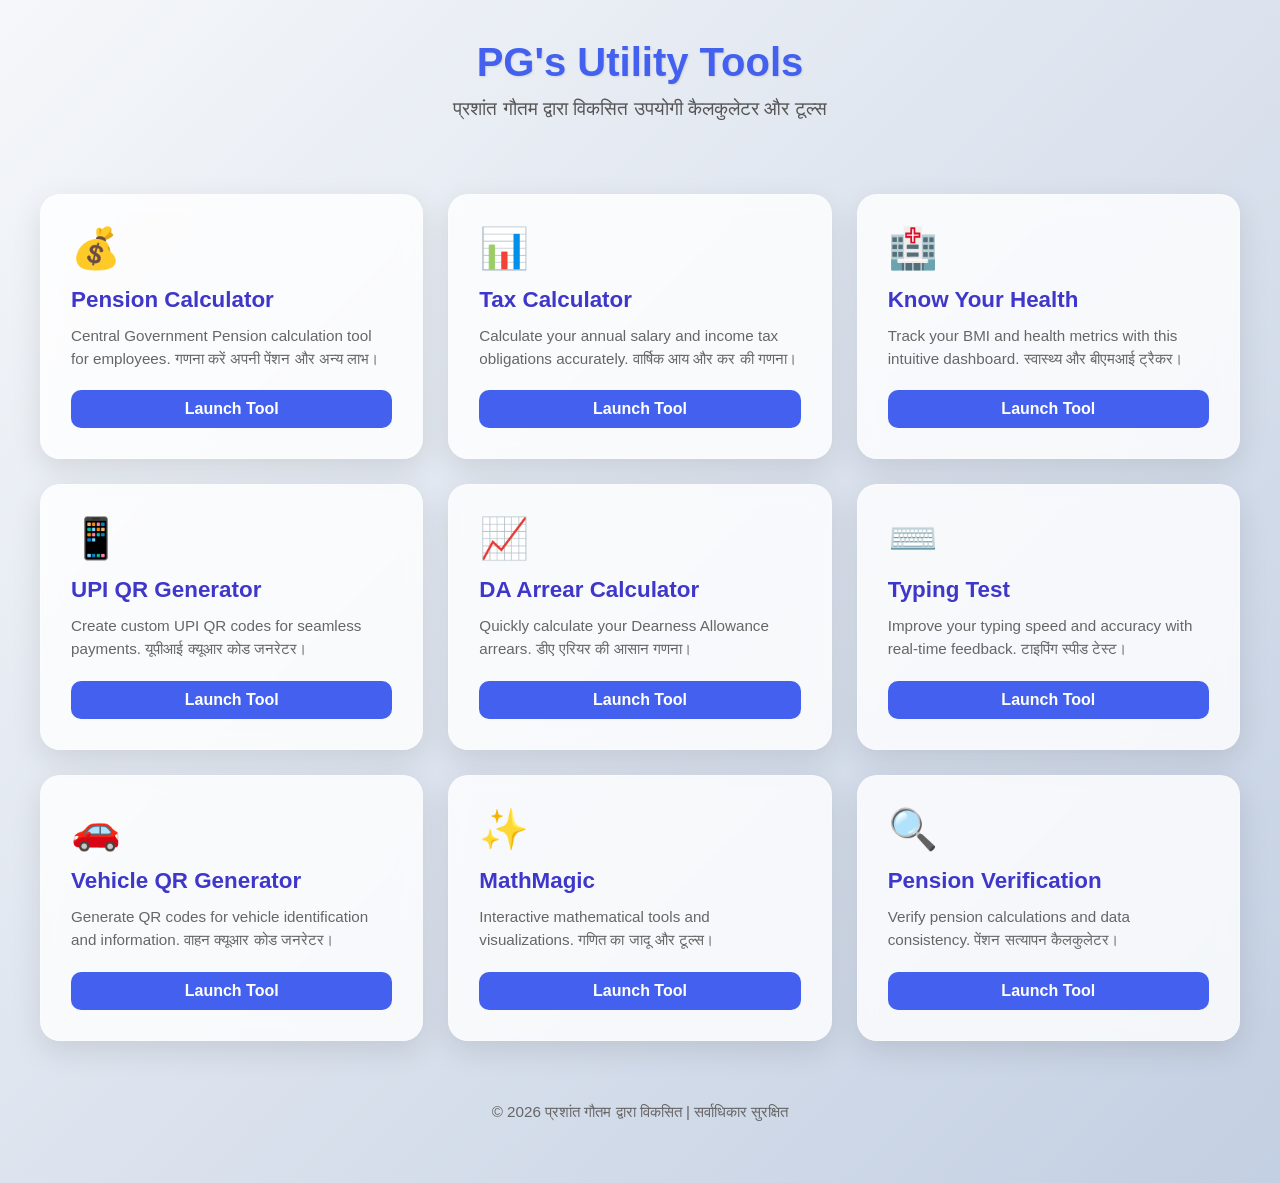
==== index.html @ bb36c8fb "Add files via upload" ====
<!DOCTYPE html>
<html lang="hi">
<head>
    <meta charset="UTF-8">
    <meta name="viewport" content="width=device-width, initial-scale=1.0">
    <title>PG's Utility Tools | प्रशांत गौतम द्वारा विकसित</title>
    <style>
        :root {
            --primary: #4361ee;
            --secondary: #3f37c9;
            --accent: #4cc9f0;
            --text: #2b2d42;
            --bg: #f8f9fa;
            --white: #ffffff;
            --shadow: 0 10px 30px rgba(0, 0, 0, 0.1);
            --card-bg: rgba(255, 255, 255, 0.8);
        }

        * {
            box-sizing: border-box;
            margin: 0;
            padding: 0;
            font-family: 'Segoe UI', Roboto, -apple-system, sans-serif;
        }

        body {
            background: linear-gradient(135deg, #f5f7fa 0%, #c3cfe2 100%);
            color: var(--text);
            min-height: 100vh;
            display: flex;
            flex-direction: column;
            align-items: center;
            padding: 40px 20px;
        }

        header {
            text-align: center;
            margin-bottom: 50px;
            animation: fadeIn 1s ease-out;
        }

        h1 {
            font-size: 2.5rem;
            color: var(--primary);
            margin-bottom: 10px;
            text-shadow: 1px 1px 2px rgba(0,0,0,0.1);
        }

        .subtitle {
            font-size: 1.2rem;
            color: #555;
            font-weight: 400;
        }

        .tools-grid {
            display: grid;
            grid-template-columns: repeat(auto-fill, minmax(300px, 1fr));
            gap: 25px;
            width: 100%;
            max-width: 1200px;
        }

        .tool-card {
            background: var(--card-bg);
            backdrop-filter: blur(10px);
            -webkit-backdrop-filter: blur(10px);
            border: 1px solid rgba(255, 255, 255, 0.3);
            border-radius: 20px;
            padding: 30px;
            text-decoration: none;
            color: inherit;
            transition: all 0.3s cubic-bezier(0.4, 0, 0.2, 1);
            display: flex;
            flex-direction: column;
            justify-content: space-between;
            box-shadow: var(--shadow);
        }

        .tool-card:hover {
            transform: translateY(-10px);
            background: var(--white);
            box-shadow: 0 20px 40px rgba(0, 0, 0, 0.15);
            border-color: var(--primary);
        }

        .icon {
            font-size: 2.5rem;
            margin-bottom: 15px;
            display: block;
        }

        h3 {
            font-size: 1.4rem;
            margin-bottom: 12px;
            color: var(--secondary);
        }

        p {
            font-size: 0.95rem;
            line-height: 1.5;
            color: #666;
            margin-bottom: 20px;
        }

        .launch-btn {
            display: inline-block;
            background: var(--primary);
            color: white;
            padding: 10px 20px;
            border-radius: 10px;
            font-weight: 600;
            text-align: center;
            transition: background 0.3s;
        }

        .tool-card:hover .launch-btn {
            background: var(--secondary);
        }

        footer {
            margin-top: 60px;
            text-align: center;
            color: #777;
            font-size: 0.9rem;
        }

        @keyframes fadeIn {
            from { opacity: 0; transform: translateY(20px); }
            to { opacity: 1; transform: translateY(0); }
        }

        /* Responsive adjustments */
        @media (max-width: 600px) {
            h1 { font-size: 2rem; }
            .tools-grid { grid-template-columns: 1fr; }
        }
    </style>
</head>
<body>

    <header>
        <h1>PG's Utility Tools</h1>
        <p class="subtitle">प्रशांत गौतम द्वारा विकसित उपयोगी कैलकुलेटर और टूल्स</p>
    </header>

    <div class="tools-grid">
        <!-- Pension Calculator -->
        <a href="Others/pension_calculator.html" class="tool-card">
            <div>
                <span class="icon">💰</span>
                <h3>Pension Calculator</h3>
                <p>Central Government Pension calculation tool for employees. गणना करें अपनी पेंशन और अन्य लाभ।</p>
            </div>
            <span class="launch-btn">Launch Tool</span>
        </a>

        <!-- Annual Tax Calculator -->
        <a href="Others/annual_tax_calculator.html" class="tool-card">
            <div>
                <span class="icon">📊</span>
                <h3>Tax Calculator</h3>
                <p>Calculate your annual salary and income tax obligations accurately. वार्षिक आय और कर की गणना।</p>
            </div>
            <span class="launch-btn">Launch Tool</span>
        </a>

        <!-- Health & BMI -->
        <a href="universal_health_bmi/index.html" class="tool-card">
            <div>
                <span class="icon">🏥</span>
                <h3>Know Your Health</h3>
                <p>Track your BMI and health metrics with this intuitive dashboard. स्वास्थ्य और बीएमआई ट्रैकर।</p>
            </div>
            <span class="launch-btn">Launch Tool</span>
        </a>

        <!-- UPI QR Generator -->
        <a href="upi_qr_generator/index.html" class="tool-card">
            <div>
                <span class="icon">📱</span>
                <h3>UPI QR Generator</h3>
                <p>Create custom UPI QR codes for seamless payments. यूपीआई क्यूआर कोड जनरेटर।</p>
            </div>
            <span class="launch-btn">Launch Tool</span>
        </a>

        <!-- DA Arrear Calculator -->
        <a href="Others/da_arrear_calculator.html" class="tool-card">
            <div>
                <span class="icon">📈</span>
                <h3>DA Arrear Calculator</h3>
                <p>Quickly calculate your Dearness Allowance arrears. डीए एरियर की आसान गणना।</p>
            </div>
            <span class="launch-btn">Launch Tool</span>
        </a>

        <!-- Typing Test -->
        <a href="TypingTest/index.html" class="tool-card">
            <div>
                <span class="icon">⌨️</span>
                <h3>Typing Test</h3>
                <p>Improve your typing speed and accuracy with real-time feedback. टाइपिंग स्पीड टेस्ट।</p>
            </div>
            <span class="launch-btn">Launch Tool</span>
        </a>

        <!-- Vehicle QR Generator -->
        <a href="vehicle_qr_generator/index.html" class="tool-card">
            <div>
                <span class="icon">🚗</span>
                <h3>Vehicle QR Generator</h3>
                <p>Generate QR codes for vehicle identification and information. वाहन क्यूआर कोड जनरेटर।</p>
            </div>
            <span class="launch-btn">Launch Tool</span>
        </a>

        <!-- MathMagic -->
        <a href="Others/MathMagic.html" class="tool-card">
            <div>
                <span class="icon">✨</span>
                <h3>MathMagic</h3>
                <p>Interactive mathematical tools and visualizations. गणित का जादू और टूल्स।</p>
            </div>
            <span class="launch-btn">Launch Tool</span>
        </a>

        <!-- Pension Verification -->
        <a href="Others/pension_verification_calculator.html" class="tool-card">
            <div>
                <span class="icon">🔍</span>
                <h3>Pension Verification</h3>
                <p>Verify pension calculations and data consistency. पेंशन सत्यापन कैलकुलेटर।</p>
            </div>
            <span class="launch-btn">Launch Tool</span>
        </a>
    </div>

    <footer>
        <p>© 2026 प्रशांत गौतम द्वारा विकसित | सर्वाधिकार सुरक्षित</p>
    </footer>

</body>
</html>
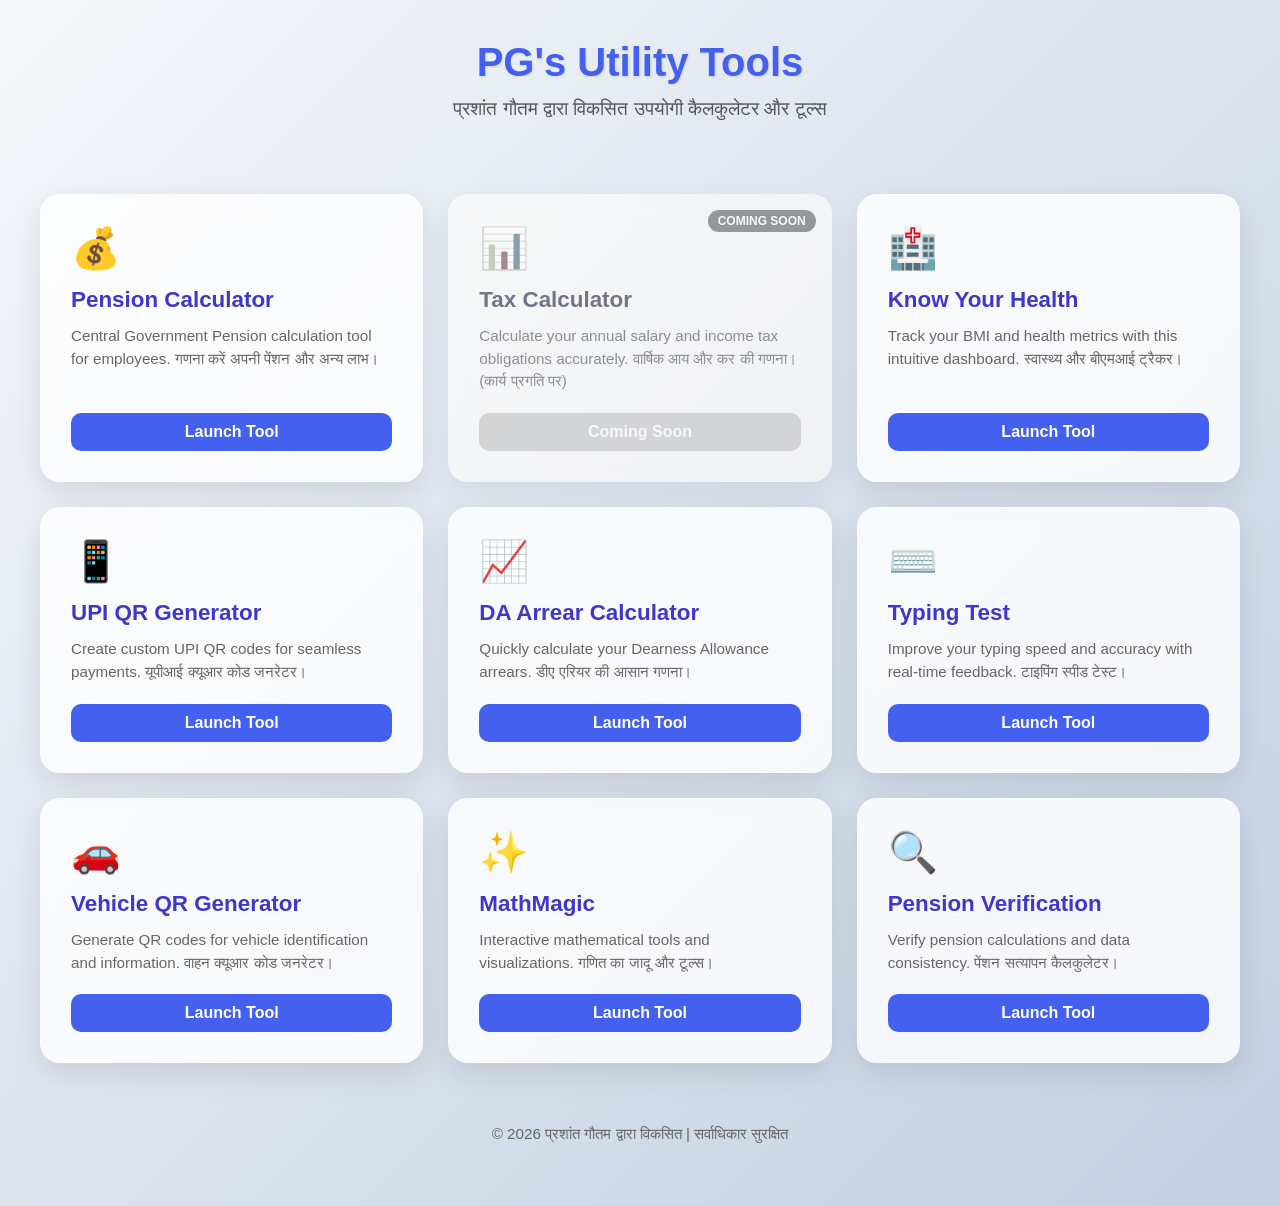
==== commit 860ac4c7: "Add files via upload" ====
--- a/index.html
+++ b/index.html
@@ -130,20 +130,42 @@
         }
 
         /* Responsive adjustments */
-        @media (max-width: 600px) {
-            h1 { font-size: 2rem; }
-            .tools-grid { grid-template-columns: 1fr; }
-        }
-    </style>
-</head>
-<body>
-
-    <header>
+        /* Coming Soon Style */
+        .tool-card.inactive {
+            pointer-events: none;
+            opacity: 0.7;
+            filter: grayscale(0.8);
+            position: relative;
+            cursor: not-allowed;
+        }
+
+        .coming-soon-tag {
+            position: absolute;
+            top: 15px;
+            right: 15px;
+            background: #6c757d;
+            color: white;
+            padding: 4px 10px;
+            border-radius: 20px;
+            font-size: 0.75rem;
+            font-weight: bold;
+            text-transform: uppercase;
+        }
+
+        @keyframes fadeIn {
+            from { opacity: 0; transform: translateY(20px); }
+            to { opacity: 1; transform: translateY(0); }
+        }
+        </style>
+        </head>
+        <body>
+
+        <header>
         <h1>PG's Utility Tools</h1>
         <p class="subtitle">प्रशांत गौतम द्वारा विकसित उपयोगी कैलकुलेटर और टूल्स</p>
-    </header>
-
-    <div class="tools-grid">
+        </header>
+
+        <div class="tools-grid">
         <!-- Pension Calculator -->
         <a href="Others/pension_calculator.html" class="tool-card">
             <div>
@@ -154,15 +176,16 @@
             <span class="launch-btn">Launch Tool</span>
         </a>
 
-        <!-- Annual Tax Calculator -->
-        <a href="Others/annual_tax_calculator.html" class="tool-card">
+        <!-- Annual Tax Calculator (INACTIVE) -->
+        <div class="tool-card inactive">
+            <span class="coming-soon-tag">Coming Soon</span>
             <div>
                 <span class="icon">📊</span>
                 <h3>Tax Calculator</h3>
-                <p>Calculate your annual salary and income tax obligations accurately. वार्षिक आय और कर की गणना।</p>
-            </div>
-            <span class="launch-btn">Launch Tool</span>
-        </a>
+                <p>Calculate your annual salary and income tax obligations accurately. वार्षिक आय और कर की गणना। (कार्य प्रगति पर)</p>
+            </div>
+            <span class="launch-btn" style="background: #ccc;">Coming Soon</span>
+        </div>
 
         <!-- Health & BMI -->
         <a href="universal_health_bmi/index.html" class="tool-card">
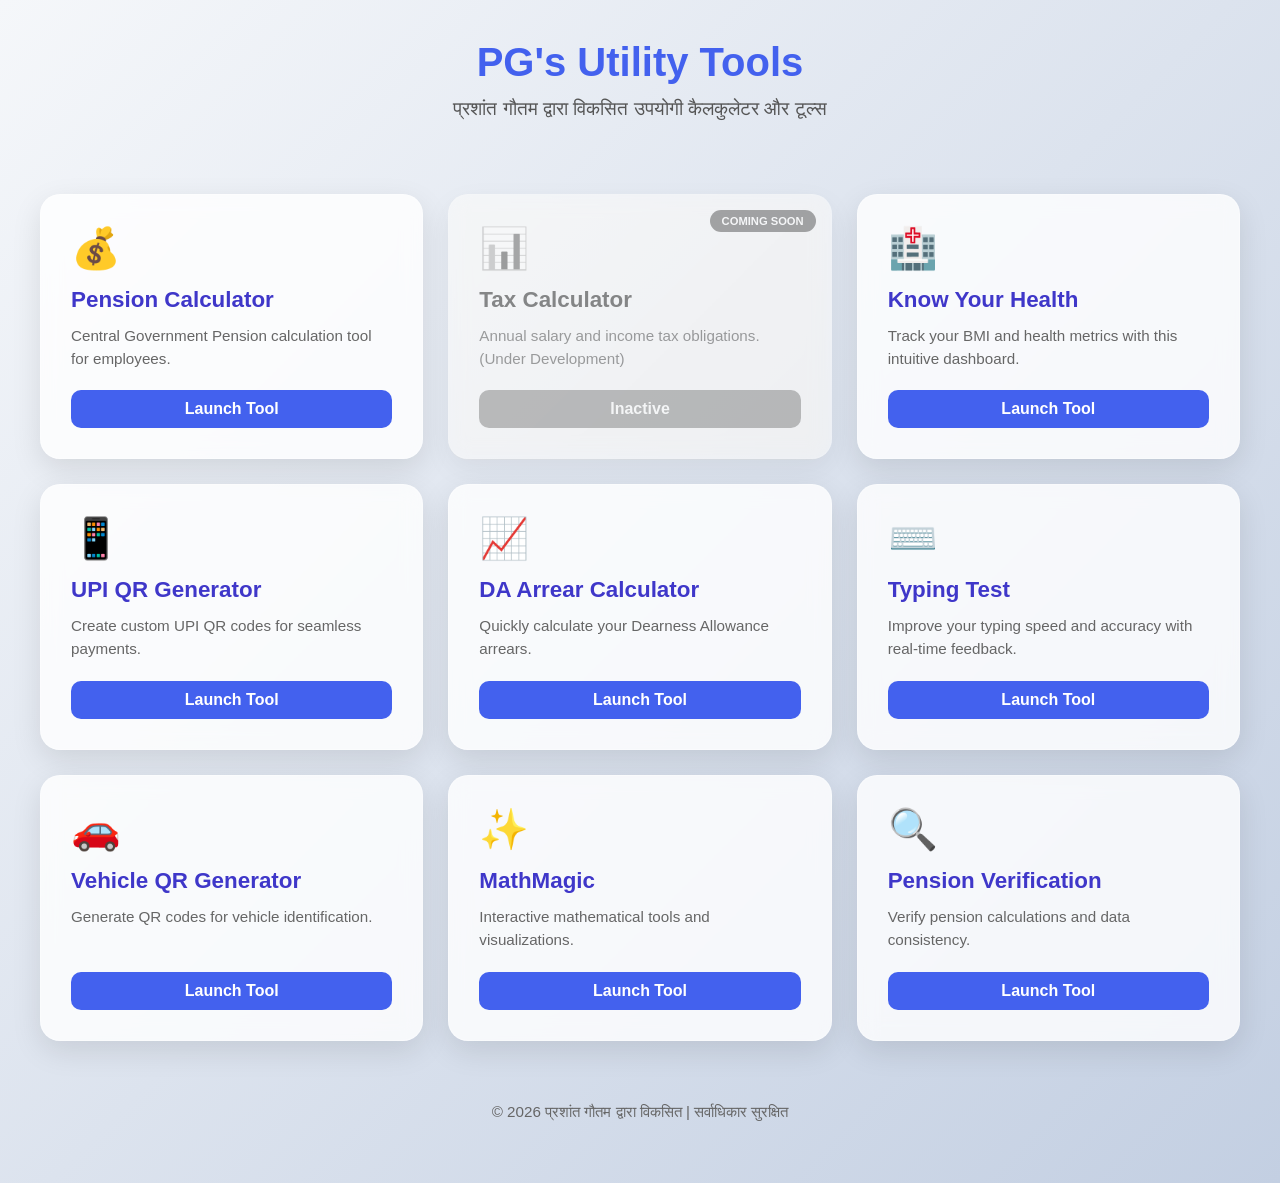
==== commit 6d1a43ab: "Add files via upload" ====
--- a/index.html
+++ b/index.html
@@ -36,14 +36,12 @@
         header {
             text-align: center;
             margin-bottom: 50px;
-            animation: fadeIn 1s ease-out;
         }
 
         h1 {
             font-size: 2.5rem;
             color: var(--primary);
             margin-bottom: 10px;
-            text-shadow: 1px 1px 2px rgba(0,0,0,0.1);
         }
 
         .subtitle {
@@ -63,24 +61,30 @@
         .tool-card {
             background: var(--card-bg);
             backdrop-filter: blur(10px);
-            -webkit-backdrop-filter: blur(10px);
             border: 1px solid rgba(255, 255, 255, 0.3);
             border-radius: 20px;
             padding: 30px;
             text-decoration: none;
             color: inherit;
-            transition: all 0.3s cubic-bezier(0.4, 0, 0.2, 1);
+            transition: all 0.3s ease;
             display: flex;
             flex-direction: column;
             justify-content: space-between;
             box-shadow: var(--shadow);
-        }
-
-        .tool-card:hover {
+            position: relative;
+        }
+
+        .tool-card:not(.inactive):hover {
             transform: translateY(-10px);
             background: var(--white);
             box-shadow: 0 20px 40px rgba(0, 0, 0, 0.15);
             border-color: var(--primary);
+        }
+
+        .tool-card.inactive {
+            opacity: 0.6;
+            filter: grayscale(1);
+            cursor: not-allowed;
         }
 
         .icon {
@@ -113,8 +117,20 @@
             transition: background 0.3s;
         }
 
-        .tool-card:hover .launch-btn {
+        .tool-card:not(.inactive):hover .launch-btn {
             background: var(--secondary);
+        }
+
+        .coming-soon-badge {
+            position: absolute;
+            top: 15px;
+            right: 15px;
+            background: #6c757d;
+            color: white;
+            padding: 5px 12px;
+            border-radius: 15px;
+            font-size: 0.7rem;
+            font-weight: bold;
         }
 
         footer {
@@ -124,67 +140,38 @@
             font-size: 0.9rem;
         }
 
-        @keyframes fadeIn {
-            from { opacity: 0; transform: translateY(20px); }
-            to { opacity: 1; transform: translateY(0); }
-        }
-
-        /* Responsive adjustments */
-        /* Coming Soon Style */
-        .tool-card.inactive {
-            pointer-events: none;
-            opacity: 0.7;
-            filter: grayscale(0.8);
-            position: relative;
-            cursor: not-allowed;
-        }
-
-        .coming-soon-tag {
-            position: absolute;
-            top: 15px;
-            right: 15px;
-            background: #6c757d;
-            color: white;
-            padding: 4px 10px;
-            border-radius: 20px;
-            font-size: 0.75rem;
-            font-weight: bold;
-            text-transform: uppercase;
-        }
-
-        @keyframes fadeIn {
-            from { opacity: 0; transform: translateY(20px); }
-            to { opacity: 1; transform: translateY(0); }
-        }
-        </style>
-        </head>
-        <body>
-
-        <header>
+        @media (max-width: 600px) {
+            .tools-grid { grid-template-columns: 1fr; }
+        }
+    </style>
+</head>
+<body>
+
+    <header>
         <h1>PG's Utility Tools</h1>
         <p class="subtitle">प्रशांत गौतम द्वारा विकसित उपयोगी कैलकुलेटर और टूल्स</p>
-        </header>
-
-        <div class="tools-grid">
+    </header>
+
+    <div class="tools-grid">
         <!-- Pension Calculator -->
         <a href="Others/pension_calculator.html" class="tool-card">
             <div>
                 <span class="icon">💰</span>
                 <h3>Pension Calculator</h3>
-                <p>Central Government Pension calculation tool for employees. गणना करें अपनी पेंशन और अन्य लाभ।</p>
-            </div>
-            <span class="launch-btn">Launch Tool</span>
-        </a>
-
-        <!-- Annual Tax Calculator (INACTIVE) -->
+                <p>Central Government Pension calculation tool for employees.</p>
+            </div>
+            <span class="launch-btn">Launch Tool</span>
+        </a>
+
+        <!-- Inactive Tax Calculator -->
         <div class="tool-card inactive">
-            <span class="coming-soon-tag">Coming Soon</span>
+            <span class="coming-soon-badge">COMING SOON</span>
             <div>
                 <span class="icon">📊</span>
                 <h3>Tax Calculator</h3>
-                <p>Calculate your annual salary and income tax obligations accurately. वार्षिक आय और कर की गणना। (कार्य प्रगति पर)</p>
-            </div>
-            <span class="launch-btn" style="background: #ccc;">Coming Soon</span>
+                <p>Annual salary and income tax obligations. (Under Development)</p>
+            </div>
+            <span class="launch-btn" style="background: #999;">Inactive</span>
         </div>
 
         <!-- Health & BMI -->
@@ -192,7 +179,7 @@
             <div>
                 <span class="icon">🏥</span>
                 <h3>Know Your Health</h3>
-                <p>Track your BMI and health metrics with this intuitive dashboard. स्वास्थ्य और बीएमआई ट्रैकर।</p>
+                <p>Track your BMI and health metrics with this intuitive dashboard.</p>
             </div>
             <span class="launch-btn">Launch Tool</span>
         </a>
@@ -202,7 +189,7 @@
             <div>
                 <span class="icon">📱</span>
                 <h3>UPI QR Generator</h3>
-                <p>Create custom UPI QR codes for seamless payments. यूपीआई क्यूआर कोड जनरेटर।</p>
+                <p>Create custom UPI QR codes for seamless payments.</p>
             </div>
             <span class="launch-btn">Launch Tool</span>
         </a>
@@ -212,7 +199,7 @@
             <div>
                 <span class="icon">📈</span>
                 <h3>DA Arrear Calculator</h3>
-                <p>Quickly calculate your Dearness Allowance arrears. डीए एरियर की आसान गणना।</p>
+                <p>Quickly calculate your Dearness Allowance arrears.</p>
             </div>
             <span class="launch-btn">Launch Tool</span>
         </a>
@@ -222,7 +209,7 @@
             <div>
                 <span class="icon">⌨️</span>
                 <h3>Typing Test</h3>
-                <p>Improve your typing speed and accuracy with real-time feedback. टाइपिंग स्पीड टेस्ट।</p>
+                <p>Improve your typing speed and accuracy with real-time feedback.</p>
             </div>
             <span class="launch-btn">Launch Tool</span>
         </a>
@@ -232,7 +219,7 @@
             <div>
                 <span class="icon">🚗</span>
                 <h3>Vehicle QR Generator</h3>
-                <p>Generate QR codes for vehicle identification and information. वाहन क्यूआर कोड जनरेटर।</p>
+                <p>Generate QR codes for vehicle identification.</p>
             </div>
             <span class="launch-btn">Launch Tool</span>
         </a>
@@ -242,7 +229,7 @@
             <div>
                 <span class="icon">✨</span>
                 <h3>MathMagic</h3>
-                <p>Interactive mathematical tools and visualizations. गणित का जादू और टूल्स।</p>
+                <p>Interactive mathematical tools and visualizations.</p>
             </div>
             <span class="launch-btn">Launch Tool</span>
         </a>
@@ -252,7 +239,7 @@
             <div>
                 <span class="icon">🔍</span>
                 <h3>Pension Verification</h3>
-                <p>Verify pension calculations and data consistency. पेंशन सत्यापन कैलकुलेटर।</p>
+                <p>Verify pension calculations and data consistency.</p>
             </div>
             <span class="launch-btn">Launch Tool</span>
         </a>
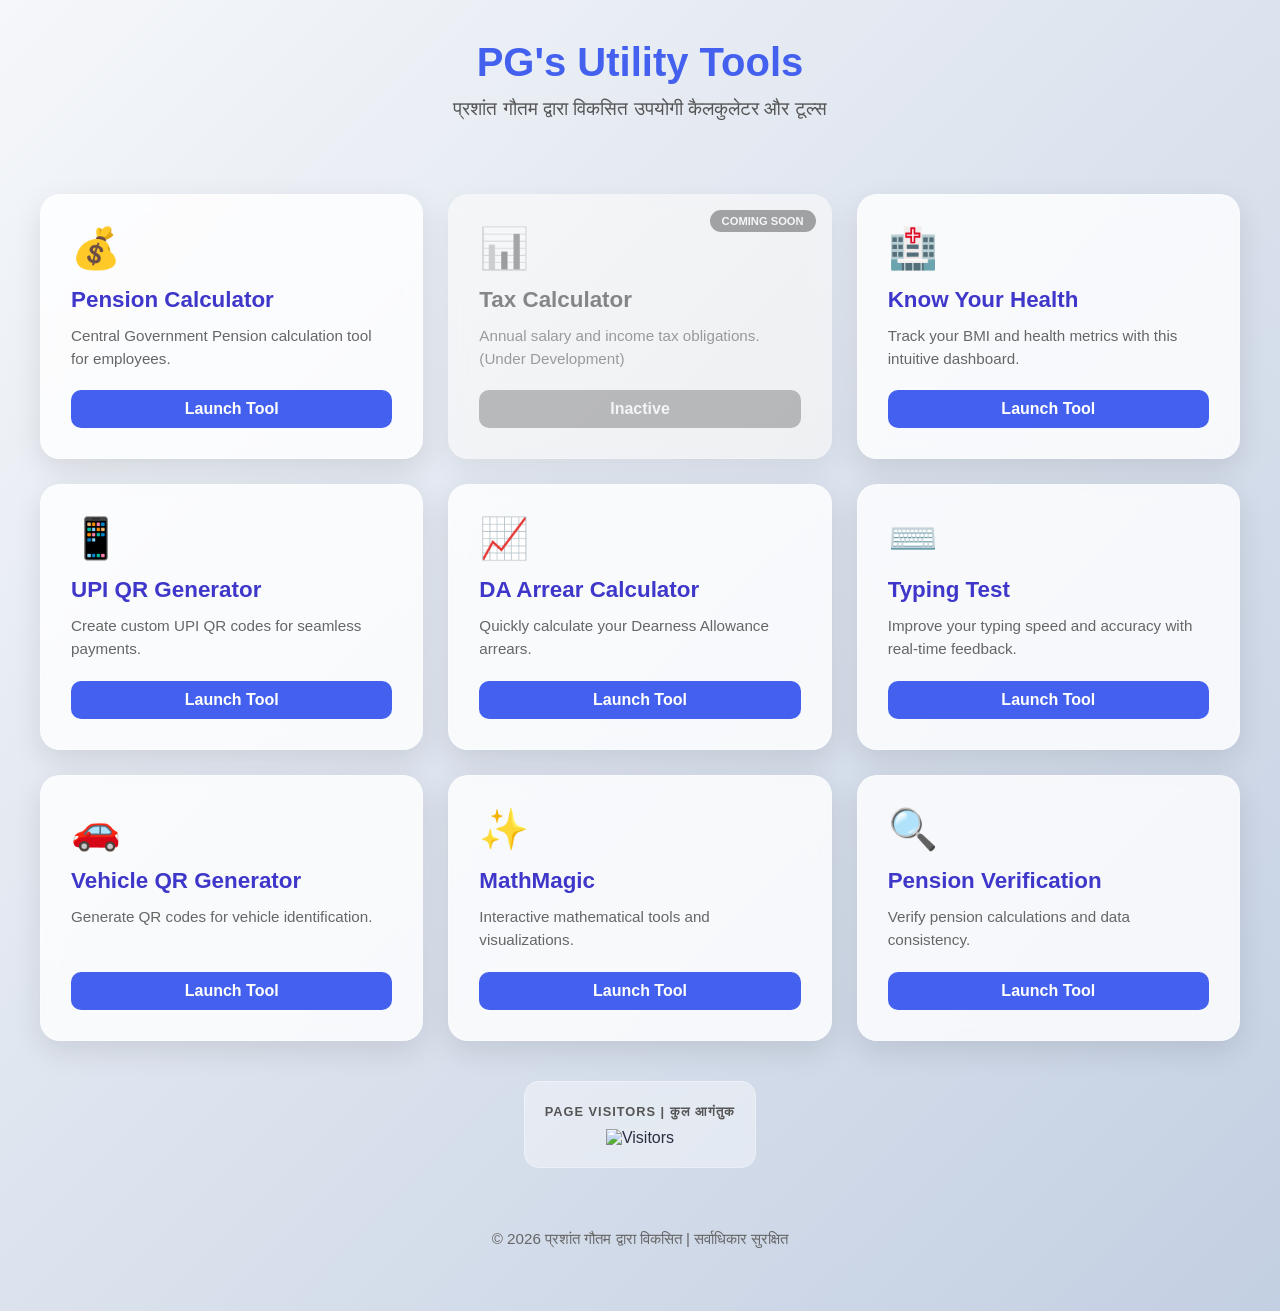
==== commit 14a76cbc: "Add files via upload" ====
--- a/index.html
+++ b/index.html
@@ -245,6 +245,12 @@
         </a>
     </div>
 
+    <div class="visitor-counter" style="margin-top: 40px; text-align: center; padding: 20px; background: rgba(255,255,255,0.4); border-radius: 15px; backdrop-filter: blur(5px); border: 1px solid rgba(255,255,255,0.3);">
+        <p style="font-size: 0.8rem; color: #555; margin-bottom: 8px; font-weight: bold; text-transform: uppercase; letter-spacing: 1px;">Page Visitors | कुल आगंतुक</p>
+        <!-- HITS Visitor Counter (Requires a live GitHub Repo) -->
+        <img src="https://hits.seeyoufarm.com/api/count/incr/badge.svg?url=https%3A%2F%2Fgithub.com%2Fprashantgautam%2Futility-tools&count_bg=%234361EE&title_bg=%23555555&icon=&icon_color=%23E7E7E7&title=Total+Visits&edge_flat=false" alt="Visitors">
+    </div>
+
     <footer>
         <p>© 2026 प्रशांत गौतम द्वारा विकसित | सर्वाधिकार सुरक्षित</p>
     </footer>
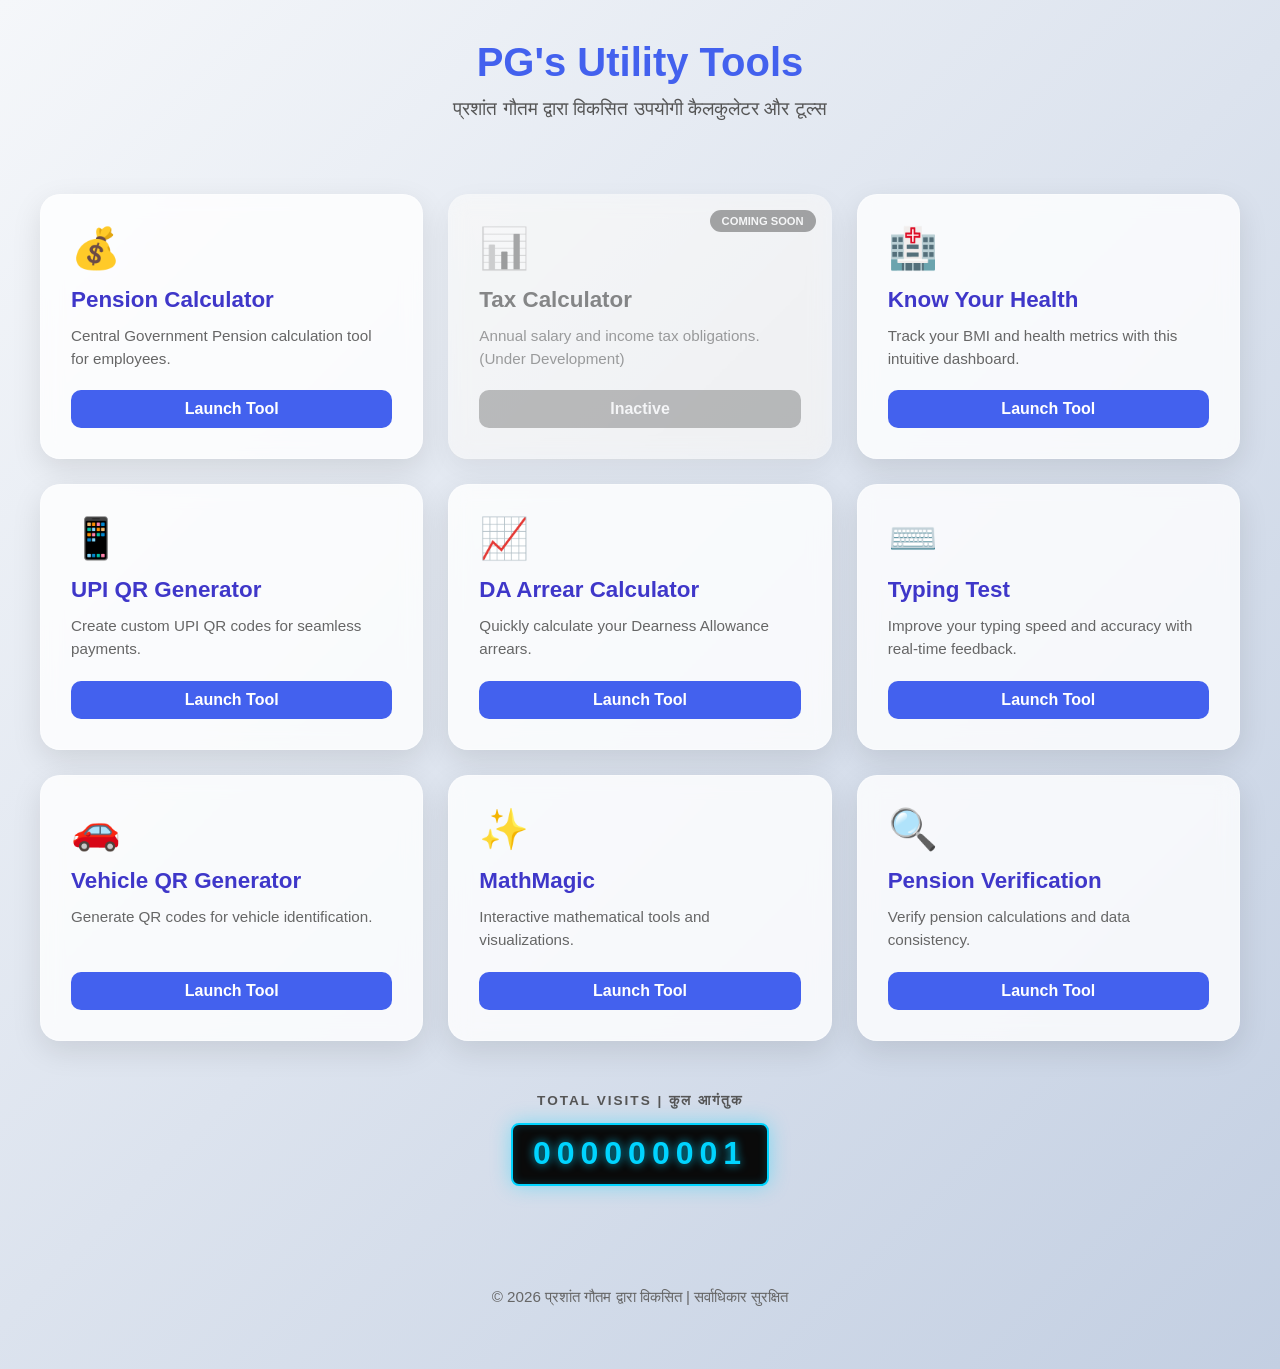
==== commit 97e0b34c: "Add files via upload" ====
--- a/index.html
+++ b/index.html
@@ -245,11 +245,53 @@
         </a>
     </div>
 
-    <div class="visitor-counter" style="margin-top: 40px; text-align: center; padding: 20px; background: rgba(255,255,255,0.4); border-radius: 15px; backdrop-filter: blur(5px); border: 1px solid rgba(255,255,255,0.3);">
-        <p style="font-size: 0.8rem; color: #555; margin-bottom: 8px; font-weight: bold; text-transform: uppercase; letter-spacing: 1px;">Page Visitors | कुल आगंतुक</p>
-        <!-- HITS Visitor Counter (Requires a live GitHub Repo) -->
-        <img src="https://hits.seeyoufarm.com/api/count/incr/badge.svg?url=https%3A%2F%2Fgithub.com%2Fprashantgautam%2Futility-tools&count_bg=%234361EE&title_bg=%23555555&icon=&icon_color=%23E7E7E7&title=Total+Visits&edge_flat=false" alt="Visitors">
+    <div class="visitor-section" style="margin-top: 50px; text-align: center; padding-bottom: 40px;">
+        <p style="font-size: 0.85rem; color: #555; margin-bottom: 12px; font-weight: bold; letter-spacing: 2px; text-transform: uppercase;">Total Visits | कुल आगंतुक</p>
+        
+        <!-- Digital Ticker Display -->
+        <div class="digital-ticker" style="
+            background: #0a0a0a;
+            color: #00d4ff;
+            font-family: 'Courier New', Courier, monospace;
+            font-size: 32px;
+            font-weight: bold;
+            padding: 10px 20px;
+            border-radius: 8px;
+            display: inline-block;
+            border: 2px solid #00d4ff;
+            box-shadow: 0 0 20px rgba(0, 212, 255, 0.4), inset 0 0 10px rgba(0, 212, 255, 0.2);
+            letter-spacing: 6px;
+            text-shadow: 0 0 10px rgba(0, 212, 255, 0.8);
+        ">
+            <span id="v-count">000000000</span>
+        </div>
     </div>
+
+    <script>
+        // Function to fetch and update visitor count
+        async function updateVisitorCount() {
+            const counterId = "pg-utility-hub-v1"; // Unique ID for your counter
+            const url = `https://api.counterapi.dev/v1/prashantgautam/${counterId}/up`;
+            
+            try {
+                const response = await fetch(url);
+                const data = await response.json();
+                const count = data.count.toString();
+                
+                // Pad with zeros to make it 9 digits
+                const paddedCount = count.padStart(9, '0');
+                
+                // Animate the text change
+                document.getElementById('v-count').innerText = paddedCount;
+            } catch (error) {
+                console.error("Counter failed:", error);
+                document.getElementById('v-count').innerText = "000000001";
+            }
+        }
+
+        // Call on load
+        updateVisitorCount();
+    </script>
 
     <footer>
         <p>© 2026 प्रशांत गौतम द्वारा विकसित | सर्वाधिकार सुरक्षित</p>
